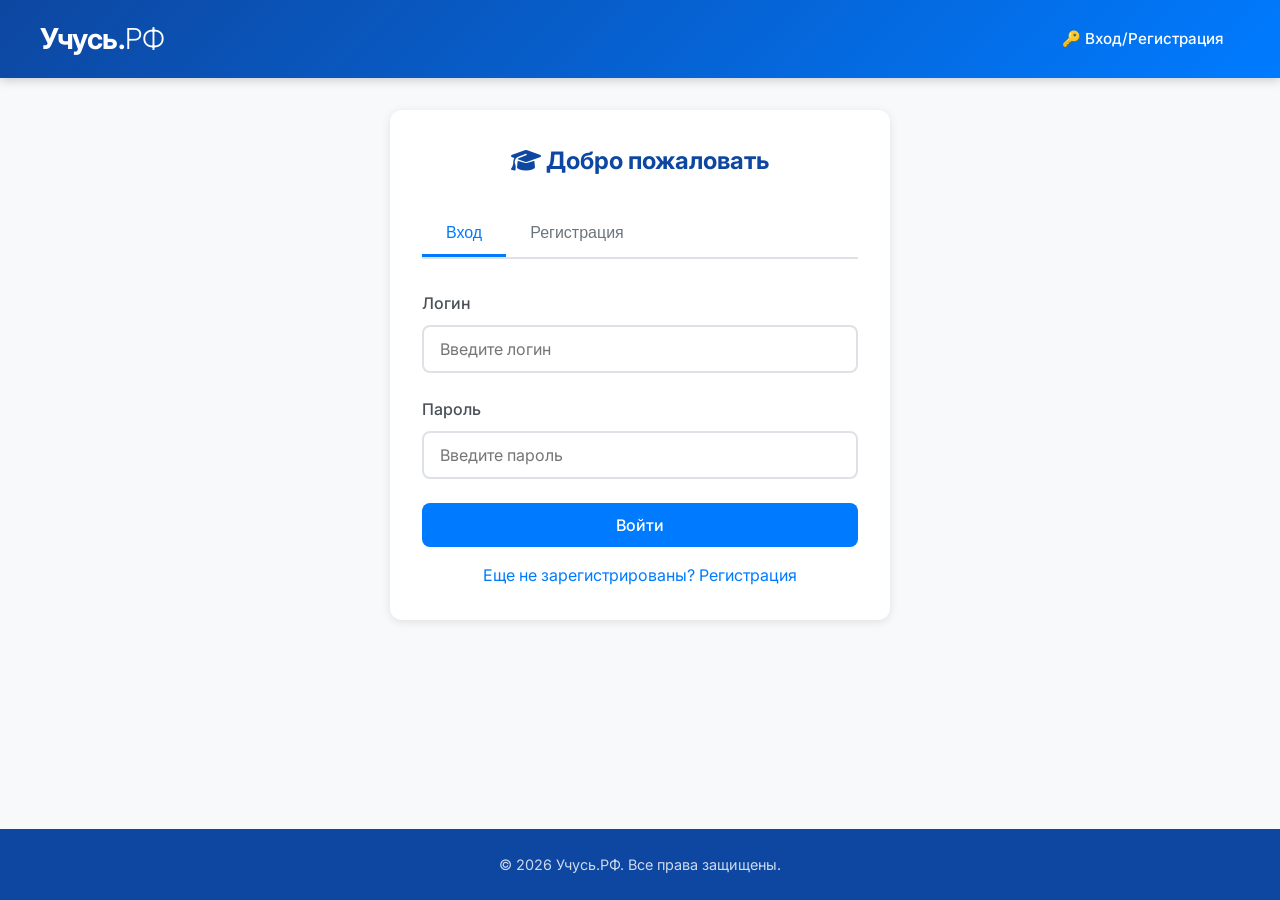
==== project/index.html @ 04e6f8ad "Add files via upload" ====
<!DOCTYPE html>
<html lang="ru">
<head>
    <meta charset="UTF-8">
    <meta name="viewport" content="width=device-width, initial-scale=1.0, maximum-scale=1.0, user-scalable=no">
    <title>Учусь.РФ - Образовательный портал</title>
    <link rel="preconnect" href="https://fonts.googleapis.com">
    <link rel="preconnect" href="https://fonts.gstatic.com" crossorigin>
    <link href="https://fonts.googleapis.com/css2?family=Inter:wght@300;400;500;600;700&display=swap" rel="stylesheet">
    <link rel="stylesheet" href="https://cdnjs.cloudflare.com/ajax/libs/font-awesome/6.5.0/css/all.min.css">
    <link rel="stylesheet" href="css/style.css">
</head>
<body>
    <header>
        <div class="header-container">
            <a href="index.html" class="logo">Учусь.<span>РФ</span></a>
            <button class="hamburger" aria-label="Меню">
                <span></span>
                <span></span>
                <span></span>
            </button>
            <nav></nav>
        </div>
    </header>

    <main>
        <div class="card text-center" style="padding: 4rem 2rem;">
            <div style="font-size: 4rem; margin-bottom: 1rem;">🎓</div>
            <h1 style="color: var(--primary-dark); margin-bottom: 1rem;">Добро пожаловать в Учусь.РФ</h1>
            <p style="font-size: 1.2rem; color: #6c757d; max-width: 600px; margin: 0 auto;">
                Образовательный портал для повышения квалификации и профессиональной переподготовки
            </p>
            <div style="margin-top: 2rem; display: flex; gap: 1rem; justify-content: center; flex-wrap: wrap;">
                <a href="login.html" class="btn btn-primary">Войти в систему</a>
            </div>
        </div>
    </main>

    <footer>
        <p>© 2026 Учусь.РФ. Все права защищены.</p>
    </footer>

    <script src="js/main.js"></script>
</body>
</html>
---- project/css/style.css ----
/* ============================================
   ОБЩИЕ СТИЛИ
   ============================================ */

   * {
    margin: 0;
    padding: 0;
    box-sizing: border-box;
}

body {
    font-family: 'Inter', -apple-system, BlinkMacSystemFont, sans-serif;
    background: #f8f9fa;
    color: #212529;
    line-height: 1.6;
    min-height: 100vh;
    display: flex;
    flex-direction: column;
}

/* ============================================
   ЦВЕТА И ПЕРЕМЕННЫЕ
   ============================================ */

:root {
    --primary: #007bff;
    --primary-dark: #0d47a1;
    --gray: #ced4da;
    --gray-light: #dee2e6;
    --white: #ffffff;
    --success: #28a745;
    --danger: #dc3545;
    --warning: #ffc107;
    --info: #17a2b8;
    --shadow: 0 2px 10px rgba(0, 0, 0, 0.1);
    --radius: 12px;
    --transition: all 0.3s ease;
}

/* ============================================
   HEADER
   ============================================ */

header {
    background: linear-gradient(135deg, var(--primary-dark), var(--primary));
    color: var(--white);
    padding: 1rem 2rem;
    box-shadow: 0 2px 10px rgba(0, 0, 0, 0.2);
    position: sticky;
    top: 0;
    z-index: 1000;
}

.header-container {
    max-width: 1200px;
    margin: 0 auto;
    display: flex;
    justify-content: space-between;
    align-items: center;
    flex-wrap: wrap;
}

.logo {
    font-size: 1.8rem;
    font-weight: 700;
    text-decoration: none;
    color: var(--white);
    letter-spacing: -0.5px;
}

.logo:hover {
    opacity: 0.9;
}

.logo span {
    font-weight: 300;
}

nav {
    display: flex;
    align-items: center;
    gap: 1.5rem;
}

nav a {
    color: var(--white);
    text-decoration: none;
    font-size: 0.95rem;
    font-weight: 500;
    padding: 0.5rem 1rem;
    border-radius: 8px;
    transition: var(--transition);
}

nav a:hover {
    background: rgba(255, 255, 255, 0.2);
    transform: translateY(-2px);
}

nav a.active {
    background: rgba(255, 255, 255, 0.25);
}

/* ============================================
   ГАМБУРГЕР-МЕНЮ
   ============================================ */

.hamburger {
    display: none;
    flex-direction: column;
    cursor: pointer;
    padding: 0.5rem;
    background: none;
    border: none;
}

.hamburger span {
    width: 28px;
    height: 3px;
    background: var(--white);
    margin: 3px 0;
    border-radius: 2px;
    transition: var(--transition);
}

.hamburger.active span:nth-child(1) {
    transform: rotate(45deg) translate(5px, 5px);
}

.hamburger.active span:nth-child(2) {
    opacity: 0;
}

.hamburger.active span:nth-child(3) {
    transform: rotate(-45deg) translate(5px, -5px);
}

/* ============================================
   MAIN CONTENT
   ============================================ */

main {
    flex: 1;
    max-width: 1200px;
    margin: 0 auto;
    padding: 2rem;
    width: 100%;
}

/* ============================================
   FOOTER
   ============================================ */

footer {
    background: var(--primary-dark);
    color: var(--white);
    text-align: center;
    padding: 1.5rem;
    margin-top: 2rem;
}

footer p {
    opacity: 0.8;
    font-size: 0.9rem;
}

/* ============================================
   КАРТОЧКИ И КОНТЕЙНЕРЫ
   ============================================ */

.card {
    background: var(--white);
    border-radius: var(--radius);
    box-shadow: var(--shadow);
    padding: 2rem;
    margin-bottom: 2rem;
    transition: var(--transition);
}

.card:hover {
    box-shadow: 0 4px 20px rgba(0, 0, 0, 0.15);
}

.card-title {
    font-size: 1.5rem;
    font-weight: 600;
    margin-bottom: 1.5rem;
    color: var(--primary-dark);
}

/* ============================================
   ФОРМЫ
   ============================================ */

.form-group {
    margin-bottom: 1.5rem;
}

.form-group label {
    display: block;
    font-weight: 500;
    margin-bottom: 0.5rem;
    color: #495057;
}

.form-group input,
.form-group select,
.form-group textarea {
    width: 100%;
    padding: 0.75rem 1rem;
    border: 2px solid var(--gray-light);
    border-radius: 8px;
    font-size: 1rem;
    font-family: inherit;
    transition: var(--transition);
    background: var(--white);
}

.form-group input:focus,
.form-group select:focus,
.form-group textarea:focus {
    outline: none;
    border-color: var(--primary);
    box-shadow: 0 0 0 3px rgba(0, 123, 255, 0.1);
}

.form-group input.error {
    border-color: var(--danger);
}

.form-group input.success {
    border-color: var(--success);
}

.form-group .help-text {
    font-size: 0.85rem;
    margin-top: 0.25rem;
    display: block;
}

.form-group .help-text.error {
    color: var(--danger);
}

.form-group .help-text.success {
    color: var(--success);
}

/* ============================================
   КНОПКИ
   ============================================ */

.btn {
    display: inline-block;
    padding: 0.75rem 2rem;
    border: none;
    border-radius: 8px;
    font-size: 1rem;
    font-weight: 500;
    font-family: inherit;
    cursor: pointer;
    transition: var(--transition);
    text-decoration: none;
    text-align: center;
}

.btn-primary {
    background: var(--primary);
    color: var(--white);
}

.btn-primary:hover {
    background: var(--primary-dark);
    transform: translateY(-2px);
    box-shadow: 0 4px 12px rgba(0, 123, 255, 0.3);
}

.btn-success {
    background: var(--success);
    color: var(--white);
}

.btn-success:hover {
    background: #218838;
    transform: translateY(-2px);
}

.btn-danger {
    background: var(--danger);
    color: var(--white);
}

.btn-danger:hover {
    background: #c82333;
    transform: translateY(-2px);
}

.btn-warning {
    background: var(--warning);
    color: #212529;
}

.btn-warning:hover {
    background: #e0a800;
    transform: translateY(-2px);
}

.btn-outline {
    background: transparent;
    color: var(--primary);
    border: 2px solid var(--primary);
}

.btn-outline:hover {
    background: var(--primary);
    color: var(--white);
    transform: translateY(-2px);
}

.btn-sm {
    padding: 0.4rem 1rem;
    font-size: 0.85rem;
}

.btn-block {
    width: 100%;
}

/* ============================================
   ТОСТЫ (УВЕДОМЛЕНИЯ)
   ============================================ */

.toast-container {
    position: fixed;
    top: 80px;
    right: 20px;
    z-index: 9999;
    display: flex;
    flex-direction: column;
    gap: 10px;
    max-width: 400px;
    width: 100%;
}

.toast {
    background: var(--white);
    padding: 1rem 1.5rem;
    border-radius: 8px;
    box-shadow: 0 4px 20px rgba(0, 0, 0, 0.2);
    border-left: 4px solid var(--primary);
    animation: slideInRight 0.4s ease;
    display: flex;
    align-items: center;
    gap: 0.75rem;
}

.toast.success {
    border-left-color: var(--success);
}

.toast.error {
    border-left-color: var(--danger);
}

.toast.info {
    border-left-color: var(--info);
}

.toast i {
    font-size: 1.2rem;
}

.toast.success i {
    color: var(--success);
}

.toast.error i {
    color: var(--danger);
}

.toast.info i {
    color: var(--info);
}

.toast .toast-message {
    flex: 1;
    font-size: 0.95rem;
}

.toast .toast-close {
    cursor: pointer;
    opacity: 0.5;
    transition: var(--transition);
    background: none;
    border: none;
    font-size: 1.2rem;
}

.toast .toast-close:hover {
    opacity: 1;
}

@keyframes slideInRight {
    from {
        transform: translateX(100%);
        opacity: 0;
    }
    to {
        transform: translateX(0);
        opacity: 1;
    }
}

@keyframes fadeOut {
    from {
        opacity: 1;
        transform: translateX(0);
    }
    to {
        opacity: 0;
        transform: translateX(100%);
    }
}

/* ============================================
   МОДАЛЬНОЕ ОКНО
   ============================================ */

.modal-overlay {
    display: none;
    position: fixed;
    top: 0;
    left: 0;
    width: 100%;
    height: 100%;
    background: rgba(0, 0, 0, 0.5);
    z-index: 9998;
    justify-content: center;
    align-items: center;
    animation: fadeIn 0.3s ease;
}

.modal-overlay.active {
    display: flex;
}

.modal {
    background: var(--white);
    border-radius: var(--radius);
    padding: 2rem;
    max-width: 500px;
    width: 90%;
    max-height: 80vh;
    overflow-y: auto;
    animation: scaleIn 0.3s ease;
}

.modal-header {
    display: flex;
    justify-content: space-between;
    align-items: center;
    margin-bottom: 1.5rem;
}

.modal-header h3 {
    font-size: 1.3rem;
    font-weight: 600;
    color: var(--primary-dark);
}

.modal-close {
    cursor: pointer;
    font-size: 1.5rem;
    background: none;
    border: none;
    color: #6c757d;
    transition: var(--transition);
}

.modal-close:hover {
    color: var(--danger);
    transform: rotate(90deg);
}

@keyframes fadeIn {
    from {
        opacity: 0;
    }
    to {
        opacity: 1;
    }
}

@keyframes scaleIn {
    from {
        transform: scale(0.9);
        opacity: 0;
    }
    to {
        transform: scale(1);
        opacity: 1;
    }
}

/* ============================================
   СЛАЙДЕР
   ============================================ */

.slider-container {
    position: relative;
    overflow: hidden;
    border-radius: var(--radius);
    background: var(--gray-light);
    height: 300px;
}

.slider-track {
    display: flex;
    transition: transform 0.5s ease;
    height: 100%;
}

.slide {
    min-width: 100%;
    height: 100%;
    background-size: cover;
    background-position: center;
    display: flex;
    align-items: center;
    justify-content: center;
    color: var(--white);
    font-size: 2rem;
    font-weight: 700;
    text-shadow: 0 2px 10px rgba(0, 0, 0, 0.5);
}

.slide img {
    width: 100%;
    height: 100%;
    object-fit: cover;
}

.slider-btn {
    position: absolute;
    top: 50%;
    transform: translateY(-50%);
    background: rgba(255, 255, 255, 0.8);
    border: none;
    border-radius: 50%;
    width: 40px;
    height: 40px;
    cursor: pointer;
    font-size: 1.2rem;
    transition: var(--transition);
    display: flex;
    align-items: center;
    justify-content: center;
}

.slider-btn:hover {
    background: var(--white);
    transform: translateY(-50%) scale(1.1);
}

.slider-btn.prev {
    left: 10px;
}

.slider-btn.next {
    right: 10px;
}

.slider-dots {
    position: absolute;
    bottom: 15px;
    left: 50%;
    transform: translateX(-50%);
    display: flex;
    gap: 8px;
}

.slider-dot {
    width: 10px;
    height: 10px;
    border-radius: 50%;
    background: rgba(255, 255, 255, 0.5);
    cursor: pointer;
    transition: var(--transition);
    border: none;
}

.slider-dot.active {
    background: var(--white);
    transform: scale(1.2);
}

/* ============================================
   ТАБЫ
   ============================================ */

.tabs {
    display: flex;
    border-bottom: 2px solid var(--gray-light);
    margin-bottom: 2rem;
}

.tab-btn {
    padding: 0.75rem 1.5rem;
    background: none;
    border: none;
    border-bottom: 3px solid transparent;
    font-size: 1rem;
    font-weight: 500;
    cursor: pointer;
    transition: var(--transition);
    color: #6c757d;
}

.tab-btn:hover {
    color: var(--primary);
}

.tab-btn.active {
    color: var(--primary);
    border-bottom-color: var(--primary);
}

.tab-content {
    display: none;
}

.tab-content.active {
    display: block;
}

/* ============================================
   ТАБЛИЦЫ
   ============================================ */

.table-responsive {
    overflow-x: auto;
}

table {
    width: 100%;
    border-collapse: collapse;
    font-size: 0.95rem;
}

table th {
    background: var(--primary-dark);
    color: var(--white);
    padding: 0.75rem 1rem;
    text-align: left;
    font-weight: 500;
}

table td {
    padding: 0.75rem 1rem;
    border-bottom: 1px solid var(--gray-light);
}

table tr:hover {
    background: rgba(0, 123, 255, 0.05);
}

/* ============================================
   БЕЙДЖИ (СТАТУСЫ)
   ============================================ */

.badge {
    display: inline-block;
    padding: 0.3rem 0.75rem;
    border-radius: 20px;
    font-size: 0.8rem;
    font-weight: 600;
    text-transform: uppercase;
}

.badge-new {
    background: var(--primary);
    color: var(--white);
}

.badge-progress {
    background: #ff9800;
    color: var(--white);
}

.badge-completed {
    background: var(--success);
    color: var(--white);
}

/* ============================================
   СТАТИСТИКА
   ============================================ */

.stats-grid {
    display: grid;
    grid-template-columns: repeat(auto-fit, minmax(200px, 1fr));
    gap: 1.5rem;
    margin-bottom: 2rem;
}

.stat-card {
    background: var(--white);
    padding: 1.5rem;
    border-radius: var(--radius);
    box-shadow: var(--shadow);
    text-align: center;
}

.stat-card .stat-number {
    font-size: 2.5rem;
    font-weight: 700;
    color: var(--primary-dark);
}

.stat-card .stat-label {
    font-size: 0.9rem;
    color: #6c757d;
    margin-top: 0.25rem;
}

/* ============================================
   ПАГИНАЦИЯ
   ============================================ */

.pagination {
    display: flex;
    justify-content: center;
    align-items: center;
    gap: 0.5rem;
    margin-top: 1.5rem;
    flex-wrap: wrap;
}

.pagination button {
    padding: 0.5rem 1rem;
    border: 1px solid var(--gray-light);
    background: var(--white);
    border-radius: 6px;
    cursor: pointer;
    transition: var(--transition);
}

.pagination button:hover:not(:disabled) {
    background: var(--primary);
    color: var(--white);
    border-color: var(--primary);
}

.pagination button:disabled {
    opacity: 0.5;
    cursor: not-allowed;
}

.pagination .page-info {
    padding: 0.5rem 1rem;
    font-weight: 500;
}

/* ============================================
   ФИЛЬТРЫ
   ============================================ */

.filters {
    display: flex;
    gap: 1rem;
    flex-wrap: wrap;
    margin-bottom: 1.5rem;
}

.filters select,
.filters input {
    padding: 0.5rem 1rem;
    border: 2px solid var(--gray-light);
    border-radius: 8px;
    font-size: 0.95rem;
    font-family: inherit;
    background: var(--white);
    min-width: 150px;
}

.filters select:focus,
.filters input:focus {
    outline: none;
    border-color: var(--primary);
}

/* ============================================
   ЗАЯВКИ В ЛИЧНОМ КАБИНЕТЕ
   ============================================ */

.request-item {
    border: 1px solid var(--gray-light);
    border-radius: 8px;
    padding: 1rem 1.5rem;
    margin-bottom: 1rem;
    transition: var(--transition);
}

.request-item:hover {
    border-color: var(--primary);
    box-shadow: var(--shadow);
}

.request-item .request-header {
    display: flex;
    justify-content: space-between;
    align-items: center;
    flex-wrap: wrap;
    gap: 0.5rem;
}

.request-item .request-course {
    font-weight: 600;
    font-size: 1.1rem;
}

.request-item .request-meta {
    display: flex;
    gap: 1rem;
    font-size: 0.9rem;
    color: #6c757d;
    margin-top: 0.5rem;
    flex-wrap: wrap;
}

.request-item .request-actions {
    margin-top: 0.75rem;
    display: flex;
    gap: 0.5rem;
    flex-wrap: wrap;
}

/* ============================================
   ОТЗЫВЫ
   ============================================ */

.review-item {
    border-left: 3px solid var(--primary);
    padding: 1rem 1.5rem;
    margin-bottom: 1rem;
    background: #f8f9fa;
    border-radius: 0 8px 8px 0;
}

.review-item .review-text {
    font-size: 0.95rem;
    color: #495057;
}

.review-item .review-meta {
    font-size: 0.8rem;
    color: #6c757d;
    margin-top: 0.25rem;
}

/* ============================================
   АДАПТИВНОСТЬ (МОБИЛЬНЫЕ)
   ============================================ */

@media (max-width: 768px) {
    header {
        padding: 0.75rem 1rem;
    }

    .hamburger {
        display: flex;
    }

    nav {
        display: none;
        width: 100%;
        flex-direction: column;
        padding: 1rem 0;
        gap: 0.5rem;
    }

    nav.open {
        display: flex;
    }

    nav a {
        width: 100%;
        text-align: center;
        padding: 0.75rem;
    }

    main {
        padding: 1rem;
    }

    .card {
        padding: 1rem;
    }

    .stats-grid {
        grid-template-columns: 1fr 1fr;
        gap: 0.75rem;
    }

    .stat-card .stat-number {
        font-size: 2rem;
    }

    .slider-container {
        height: 200px;
    }

    .slider-btn {
        width: 32px;
        height: 32px;
        font-size: 0.9rem;
    }

    .tabs {
        flex-direction: column;
        border-bottom: none;
        gap: 0.5rem;
    }

    .tab-btn {
        border-bottom: 2px solid var(--gray-light);
        text-align: center;
    }

    .tab-btn.active {
        border-bottom-color: var(--primary);
    }

    .filters {
        flex-direction: column;
    }

    .filters select,
    .filters input {
        width: 100%;
        min-width: unset;
    }

    .request-item .request-header {
        flex-direction: column;
        align-items: flex-start;
    }

    .pagination {
        gap: 0.25rem;
    }

    .pagination button {
        padding: 0.4rem 0.75rem;
        font-size: 0.85rem;
    }

    table {
        font-size: 0.8rem;
    }

    table th,
    table td {
        padding: 0.5rem;
    }

    .toast-container {
        max-width: 90%;
        right: 10px;
        top: 70px;
    }

    .modal {
        padding: 1.5rem;
        width: 95%;
    }

    .logo {
        font-size: 1.4rem;
    }
}

@media (max-width: 480px) {
    .stats-grid {
        grid-template-columns: 1fr;
    }

    .slider-container {
        height: 150px;
    }

    .btn {
        padding: 0.6rem 1.5rem;
        font-size: 0.9rem;
    }

    .card-title {
        font-size: 1.2rem;
    }
}

/* ============================================
   УТИЛИТЫ
   ============================================ */

.text-center {
    text-align: center;
}

.text-muted {
    color: #6c757d;
}

.mt-1 {
    margin-top: 0.5rem;
}
.mt-2 {
    margin-top: 1rem;
}
.mt-3 {
    margin-top: 2rem;
}

.mb-1 {
    margin-bottom: 0.5rem;
}
.mb-2 {
    margin-bottom: 1rem;
}
.mb-3 {
    margin-bottom: 2rem;
}

.d-flex {
    display: flex;
}
.gap-1 {
    gap: 0.5rem;
}
.gap-2 {
    gap: 1rem;
}
.flex-wrap {
    flex-wrap: wrap;
}
.align-center {
    align-items: center;
}
.justify-between {
    justify-content: space-between;
}
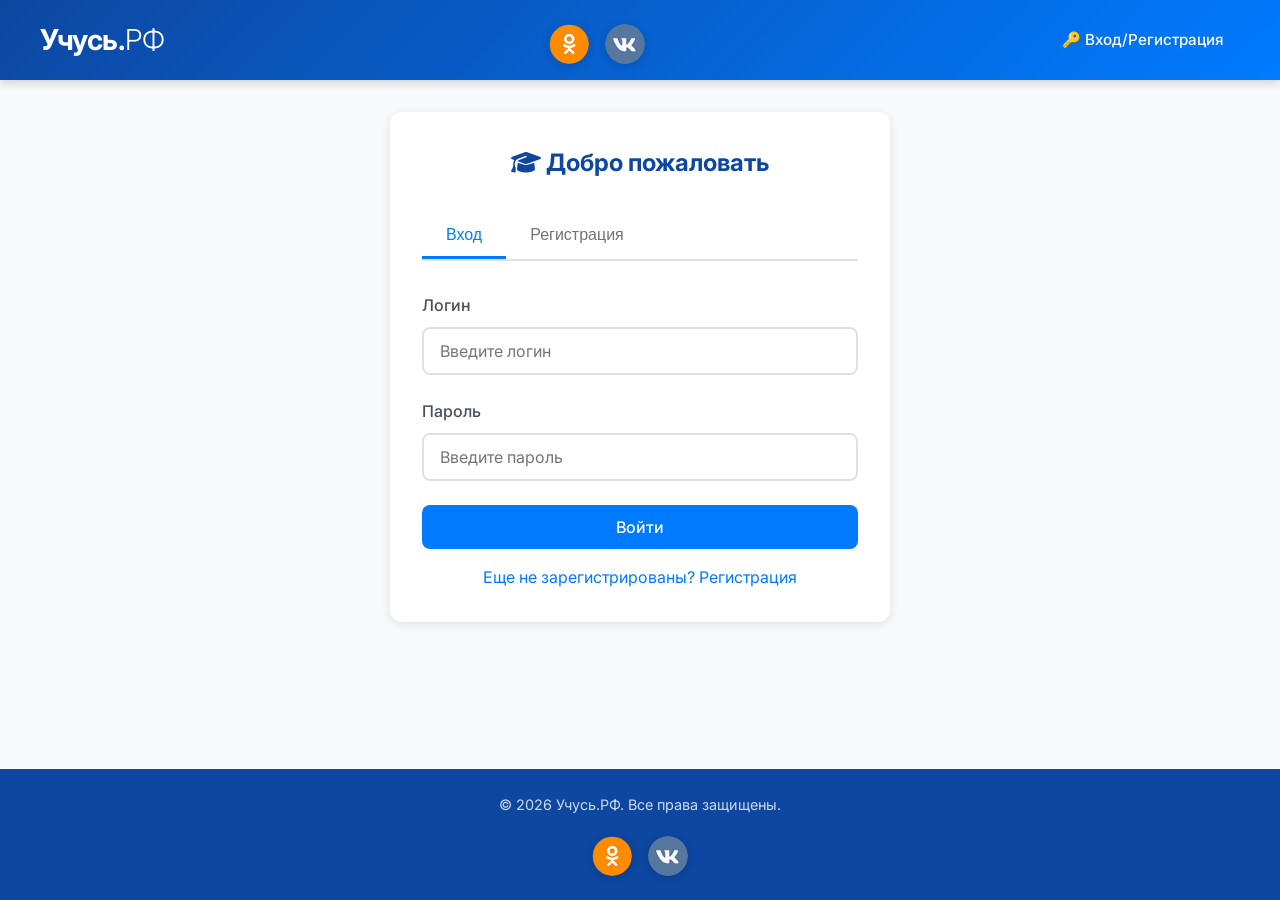
==== commit 3542c99a: "добавление иконок" ====
--- a/project/index.html
+++ b/project/index.html
@@ -14,11 +14,22 @@
     <header>
         <div class="header-container">
             <a href="index.html" class="logo">Учусь.<span>РФ</span></a>
-            <button class="hamburger" aria-label="Меню">
-                <span></span>
-                <span></span>
-                <span></span>
-            </button>
+            <div style="display: flex; align-items: center; gap: 1rem;">
+                <!-- Соцсети в шапке -->
+                <div class="social-icons" style="margin-right: 1rem;">
+                    <a href="#" class="social-icon" target="_blank" title="Одноклассники">
+                        <img src="./assets/images/social/odnoc.png" alt="odnoc">
+                    </a>
+                    <a href="#" class="social-icon" target="_blank" title="VK">
+                        <img src="assets/images/social/vk.png" alt="ВКонтакте">
+                    </a>
+                </div>
+                <button class="hamburger" aria-label="Меню">
+                    <span></span>
+                    <span></span>
+                    <span></span>
+                </button>
+            </div>
             <nav></nav>
         </div>
     </header>
@@ -37,7 +48,18 @@
     </main>
 
     <footer>
-        <p>© 2026 Учусь.РФ. Все права защищены.</p>
+        <div class="footer-social">
+            <p>© 2026 Учусь.РФ. Все права защищены.</p>
+            <div class="social-icons">
+                <a href="#" class="social-icon" target="_blank" title="odnoc">
+                    <img src="./assets/images/social/odnoc.png" alt="odnoc">
+                </a>
+                <a href="#" class="social-icon" target="_blank" title="VK">
+                    <img src="assets/images/social/vk.png" alt="ВКонтакте">
+                </a>
+                </a>
+            </div>
+        </div>
     </footer>
 
     <script src="js/main.js"></script>
--- a/project/css/style.css
+++ b/project/css/style.css
@@ -1048,4 +1048,98 @@
 }
 .justify-between {
     justify-content: space-between;
+}
+/* ============================================
+   СОЦИАЛЬНЫЕ СЕТИ
+   ============================================ */
+
+   .social-icons {
+    display: flex;
+    gap: 1rem;
+    justify-content: center;
+    align-items: center;
+    margin-top: 0.5rem;
+}
+
+.social-icon {
+    display: inline-block;
+    width: 40px;
+    height: 40px;
+    border-radius: 50%;
+    transition: var(--transition);
+    overflow: hidden;
+    position: relative;
+    box-shadow: 0 2px 8px rgba(0, 0, 0, 0.15);
+}
+
+.social-icon img {
+    width: 100%;
+    height: 100%;
+    object-fit: cover;
+    display: block;
+    transition: var(--transition);
+}
+
+.social-icon:hover {
+    transform: translateY(-5px) scale(1.1);
+    box-shadow: 0 4px 15px rgba(0, 0, 0, 0.3);
+}
+
+.social-icon:hover img {
+    filter: brightness(1.1);
+}
+
+/* Размеры для разных мест */
+.social-icon-sm {
+    width: 32px;
+    height: 32px;
+}
+
+.social-icon-lg {
+    width: 48px;
+    height: 48px;
+}
+
+/* Подвал с соцсетями */
+.footer-social {
+    display: flex;
+    flex-direction: column;
+    align-items: center;
+    gap: 0.75rem;
+}
+
+.footer-social .social-label {
+    font-size: 0.85rem;
+    opacity: 0.7;
+    letter-spacing: 1px;
+    text-transform: uppercase;
+}
+
+/* Адаптив */
+@media (max-width: 768px) {
+    .social-icon {
+        width: 35px;
+        height: 35px;
+    }
+    
+    .social-icon-lg {
+        width: 40px;
+        height: 40px;
+    }
+}
+
+@media (max-width: 480px) {
+    .social-icon {
+        width: 30px;
+        height: 30px;
+    }
+    
+    .social-icon-lg {
+        width: 35px;
+        height: 35px;
+    }
+    
+    .social-icons {
+        gap: 0.75rem;
+    }
 }
